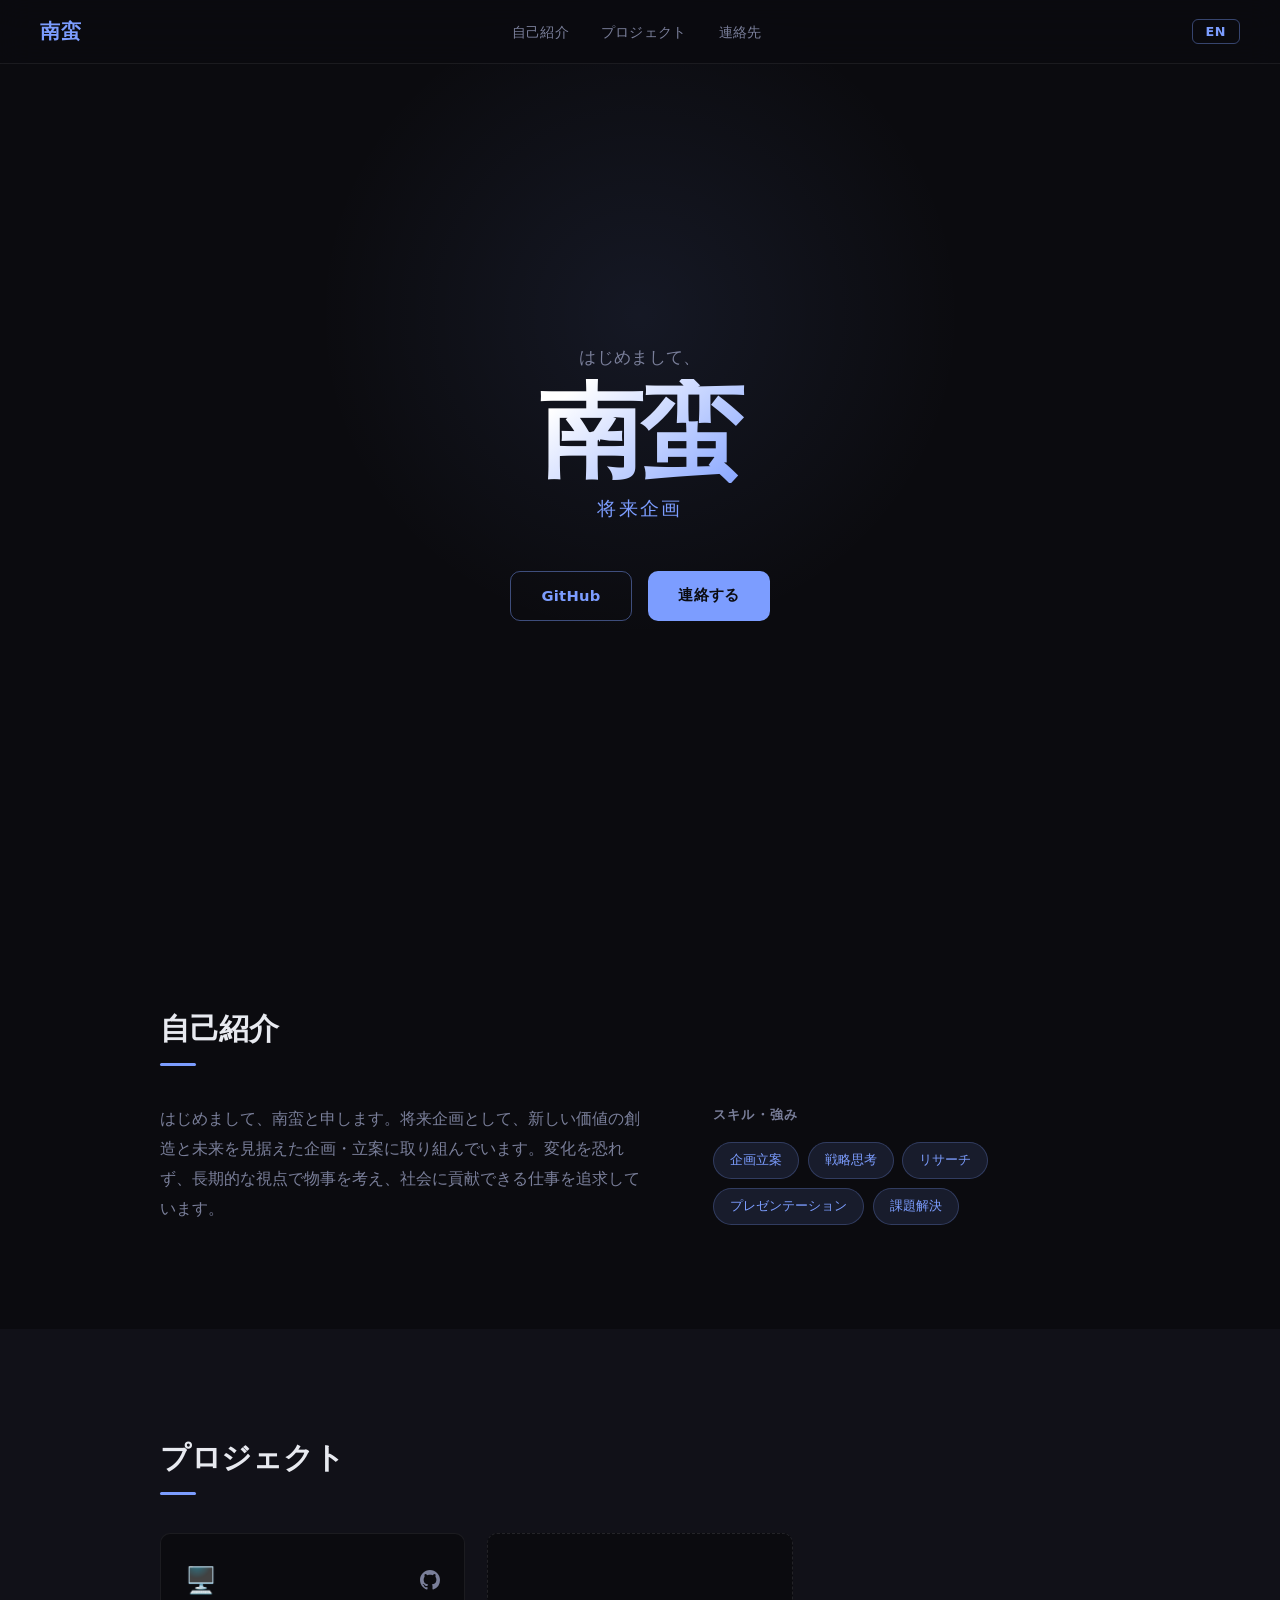
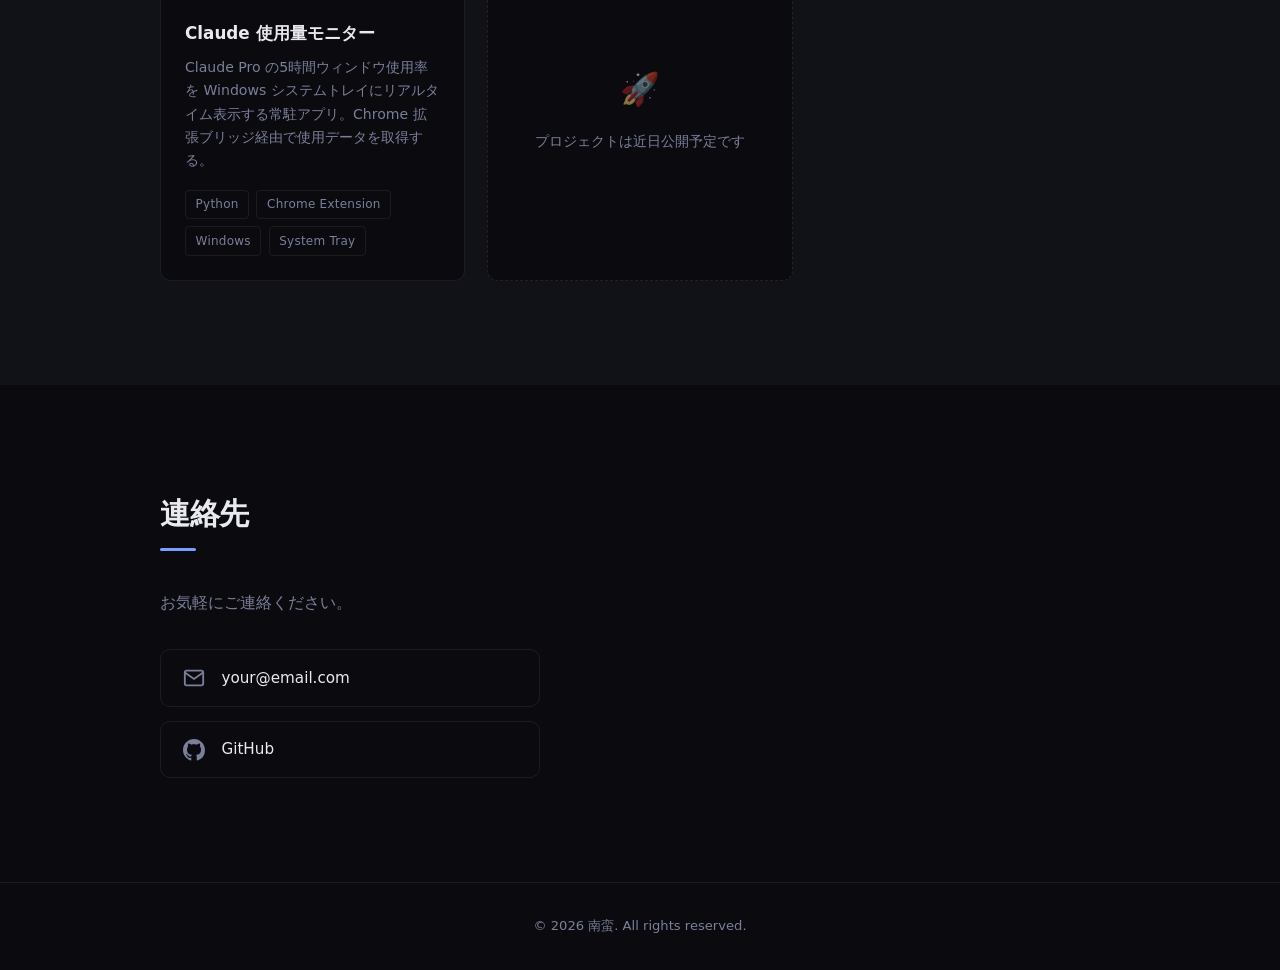
==== portfolio/index.html @ 11ffbeba "Add Claude Usage Monitor project card" ====
<!DOCTYPE html>
<html lang="ja">
<head>
    <meta charset="UTF-8">
    <meta name="viewport" content="width=device-width, initial-scale=1.0">
    <title>南蛮 | Portfolio</title>
    <link rel="stylesheet" href="css/style.css">
</head>
<body>

    <!-- Navigation -->
    <nav class="nav">
        <div class="nav-logo">南蛮</div>
        <ul class="nav-links" id="navLinks">
            <li><a href="#about" data-ja="自己紹介" data-en="About">自己紹介</a></li>
            <li><a href="#projects" data-ja="プロジェクト" data-en="Projects">プロジェクト</a></li>
            <li><a href="#contact" data-ja="連絡先" data-en="Contact">連絡先</a></li>
        </ul>
        <div class="nav-right">
            <button class="lang-toggle" id="langToggle">EN</button>
            <button class="menu-toggle" id="menuToggle" aria-label="メニュー">
                <span></span><span></span><span></span>
            </button>
        </div>
    </nav>

    <!-- Hero -->
    <section class="hero" id="hero">
        <div class="hero-bg-glow"></div>
        <div class="hero-content">
            <p class="hero-greeting" data-ja="はじめまして、" data-en="Hello, I'm">はじめまして、</p>
            <h1 class="hero-name">南蛮</h1>
            <p class="hero-title" data-ja="将来企画" data-en="Future Planning">将来企画</p>
            <div class="hero-links">
                <a href="https://github.com/" class="btn btn-outline" target="_blank" rel="noopener">GitHub</a>
                <a href="#contact" class="btn btn-primary" data-ja="連絡する" data-en="Contact Me">連絡する</a>
            </div>
        </div>
    </section>

    <!-- About -->
    <section class="section" id="about">
        <div class="container fade-in">
            <h2 class="section-title" data-ja="自己紹介" data-en="About Me">自己紹介</h2>
            <div class="about-grid">
                <div class="about-text">
                    <p data-ja="はじめまして、南蛮と申します。将来企画として、新しい価値の創造と未来を見据えた企画・立案に取り組んでいます。変化を恐れず、長期的な視点で物事を考え、社会に貢献できる仕事を追求しています。"
                       data-en="Nice to meet you. I am Nanban, specializing in Future Planning. I focus on creating new value and developing forward-thinking strategies. I embrace change, think long-term, and pursue work that contributes to society.">
                        はじめまして、南蛮と申します。将来企画として、新しい価値の創造と未来を見据えた企画・立案に取り組んでいます。変化を恐れず、長期的な視点で物事を考え、社会に貢献できる仕事を追求しています。
                    </p>
                </div>
                <div class="skills">
                    <h3 data-ja="スキル・強み" data-en="Skills & Strengths">スキル・強み</h3>
                    <div class="skill-tags">
                        <span class="skill-tag" data-ja="企画立案" data-en="Planning">企画立案</span>
                        <span class="skill-tag" data-ja="戦略思考" data-en="Strategic Thinking">戦略思考</span>
                        <span class="skill-tag" data-ja="リサーチ" data-en="Research">リサーチ</span>
                        <span class="skill-tag" data-ja="プレゼンテーション" data-en="Presentation">プレゼンテーション</span>
                        <span class="skill-tag" data-ja="課題解決" data-en="Problem Solving">課題解決</span>
                    </div>
                </div>
            </div>
        </div>
    </section>

    <!-- Projects -->
    <section class="section section-alt" id="projects">
        <div class="container fade-in">
            <h2 class="section-title" data-ja="プロジェクト" data-en="Projects">プロジェクト</h2>
            <div class="projects-grid">

                <!--
                    ============================
                    プロジェクトカード テンプレート
                    以下をコピーして追加してください
                    ============================

                <div class="project-card">
                    <div class="project-card-header">
                        <span class="project-icon">📁</span>
                        <div class="project-links">
                            <a href="GitHubリポジトリURL" class="project-link" target="_blank" rel="noopener" title="GitHub">
                                <svg viewBox="0 0 24 24" width="20" height="20" fill="currentColor"><path d="M12 0C5.37 0 0 5.37 0 12c0 5.31 3.435 9.795 8.205 11.385.6.105.825-.255.825-.57 0-.285-.015-1.23-.015-2.235-3.015.555-3.795-.735-4.035-1.41-.135-.345-.72-1.41-1.23-1.695-.42-.225-1.02-.78-.015-.795.945-.015 1.62.87 1.845 1.23 1.08 1.815 2.805 1.305 3.495.99.105-.78.42-1.305.765-1.605-2.67-.3-5.46-1.335-5.46-5.925 0-1.305.465-2.385 1.23-3.225-.12-.3-.54-1.53.12-3.18 0 0 1.005-.315 3.3 1.23.96-.27 1.98-.405 3-.405s2.04.135 3 .405c2.295-1.56 3.3-1.23 3.3-1.23.66 1.65.24 2.88.12 3.18.765.84 1.23 1.905 1.23 3.225 0 4.605-2.805 5.625-5.475 5.925.435.375.81 1.095.81 2.22 0 1.605-.015 2.895-.015 3.3 0 .315.225.69.825.57A12.02 12.02 0 0024 12c0-6.63-5.37-12-12-12z"/></svg>
                            </a>
                            <a href="デモURL" class="project-link" target="_blank" rel="noopener" title="Live Demo">
                                <svg viewBox="0 0 24 24" width="20" height="20" fill="none" stroke="currentColor" stroke-width="2"><path d="M18 13v6a2 2 0 01-2 2H5a2 2 0 01-2-2V8a2 2 0 012-2h6M15 3h6v6M10 14L21 3"/></svg>
                            </a>
                        </div>
                    </div>
                    <h3 class="project-title" data-ja="プロジェクト名（日本語）" data-en="Project Name (English)">プロジェクト名</h3>
                    <p class="project-desc"
                       data-ja="プロジェクトの説明（日本語）"
                       data-en="Project description (English)">
                        プロジェクトの説明をここに記載します。
                    </p>
                    <div class="project-tags">
                        <span class="project-tag">タグ1</span>
                        <span class="project-tag">タグ2</span>
                    </div>
                </div>
                -->

                <div class="project-card">
                    <div class="project-card-header">
                        <span class="project-icon">🖥️</span>
                        <div class="project-links">
                            <a href="https://github.com/765h/claude-usage-monitor" class="project-link" target="_blank" rel="noopener" title="GitHub">
                                <svg viewBox="0 0 24 24" width="20" height="20" fill="currentColor"><path d="M12 0C5.37 0 0 5.37 0 12c0 5.31 3.435 9.795 8.205 11.385.6.105.825-.255.825-.57 0-.285-.015-1.23-.015-2.235-3.015.555-3.795-.735-4.035-1.41-.135-.345-.72-1.41-1.23-1.695-.42-.225-1.02-.78-.015-.795.945-.015 1.62.87 1.845 1.23 1.08 1.815 2.805 1.305 3.495.99.105-.78.42-1.305.765-1.605-2.67-.3-5.46-1.335-5.46-5.925 0-1.305.465-2.385 1.23-3.225-.12-.3-.54-1.53.12-3.18 0 0 1.005-.315 3.3 1.23.96-.27 1.98-.405 3-.405s2.04.135 3 .405c2.295-1.56 3.3-1.23 3.3-1.23.66 1.65.24 2.88.12 3.18.765.84 1.23 1.905 1.23 3.225 0 4.605-2.805 5.625-5.475 5.925.435.375.81 1.095.81 2.22 0 1.605-.015 2.895-.015 3.3 0 .315.225.69.825.57A12.02 12.02 0 0024 12c0-6.63-5.37-12-12-12z"/></svg>
                            </a>
                        </div>
                    </div>
                    <h3 class="project-title" data-ja="Claude 使用量モニター" data-en="Claude Usage Monitor">Claude 使用量モニター</h3>
                    <p class="project-desc"
                       data-ja="Claude Pro の5時間ウィンドウ使用率を Windows システムトレイにリアルタイム表示する常駐アプリ。Chrome 拡張ブリッジ経由で使用データを取得する。"
                       data-en="A Windows system tray app that displays Claude Pro's 5-hour window usage in real time. Retrieves usage data via a Chrome extension bridge.">
                        Claude Pro の5時間ウィンドウ使用率を Windows システムトレイにリアルタイム表示する常駐アプリ。Chrome 拡張ブリッジ経由で使用データを取得する。
                    </p>
                    <div class="project-tags">
                        <span class="project-tag">Python</span>
                        <span class="project-tag">Chrome Extension</span>
                        <span class="project-tag">Windows</span>
                        <span class="project-tag">System Tray</span>
                    </div>
                </div>

                <div class="project-card project-card-empty">
                    <span class="project-empty-icon">🚀</span>
                    <p data-ja="プロジェクトは近日公開予定です" data-en="Projects coming soon">プロジェクトは近日公開予定です</p>
                </div>

            </div>
        </div>
    </section>

    <!-- Contact -->
    <section class="section" id="contact">
        <div class="container fade-in">
            <h2 class="section-title" data-ja="連絡先" data-en="Contact">連絡先</h2>
            <p class="contact-desc"
               data-ja="お気軽にご連絡ください。"
               data-en="Feel free to reach out anytime.">
                お気軽にご連絡ください。
            </p>
            <div class="contact-links">
                <a href="mailto:your@email.com" class="contact-item">
                    <span class="contact-icon">
                        <svg viewBox="0 0 24 24" width="22" height="22" fill="none" stroke="currentColor" stroke-width="2">
                            <path d="M4 4h16c1.1 0 2 .9 2 2v12c0 1.1-.9 2-2 2H4c-1.1 0-2-.9-2-2V6c0-1.1.9-2 2-2z"/>
                            <polyline points="22,6 12,13 2,6"/>
                        </svg>
                    </span>
                    <span>your@email.com</span>
                </a>
                <a href="https://github.com/" class="contact-item" target="_blank" rel="noopener">
                    <span class="contact-icon">
                        <svg viewBox="0 0 24 24" width="22" height="22" fill="currentColor">
                            <path d="M12 0C5.37 0 0 5.37 0 12c0 5.31 3.435 9.795 8.205 11.385.6.105.825-.255.825-.57 0-.285-.015-1.23-.015-2.235-3.015.555-3.795-.735-4.035-1.41-.135-.345-.72-1.41-1.23-1.695-.42-.225-1.02-.78-.015-.795.945-.015 1.62.87 1.845 1.23 1.08 1.815 2.805 1.305 3.495.99.105-.78.42-1.305.765-1.605-2.67-.3-5.46-1.335-5.46-5.925 0-1.305.465-2.385 1.23-3.225-.12-.3-.54-1.53.12-3.18 0 0 1.005-.315 3.3 1.23.96-.27 1.98-.405 3-.405s2.04.135 3 .405c2.295-1.56 3.3-1.23 3.3-1.23.66 1.65.24 2.88.12 3.18.765.84 1.23 1.905 1.23 3.225 0 4.605-2.805 5.625-5.475 5.925.435.375.81 1.095.81 2.22 0 1.605-.015 2.895-.015 3.3 0 .315.225.69.825.57A12.02 12.02 0 0024 12c0-6.63-5.37-12-12-12z"/>
                        </svg>
                    </span>
                    <span>GitHub</span>
                </a>
            </div>
        </div>
    </section>

    <footer class="footer">
        <p>© 2026 南蛮. All rights reserved.</p>
    </footer>

    <script src="js/main.js"></script>
</body>
</html>
---- portfolio/css/style.css ----
/* =============================
   Variables & Reset
   ============================= */
:root {
    --bg:          #0b0b0f;
    --bg-alt:      #111118;
    --text:        #e8eaf0;
    --text-muted:  #7a7f9a;
    --accent:      #7c9dff;
    --accent-dim:  rgba(124, 157, 255, 0.12);
    --accent-glow: rgba(124, 157, 255, 0.25);
    --border:      rgba(255, 255, 255, 0.07);
    --radius:      10px;
    --transition:  0.25s ease;
    --font:        'Segoe UI', system-ui, -apple-system, 'Helvetica Neue', sans-serif;
}

*, *::before, *::after { box-sizing: border-box; margin: 0; padding: 0; }

html { scroll-behavior: smooth; }

body {
    background: var(--bg);
    color: var(--text);
    font-family: var(--font);
    line-height: 1.75;
    -webkit-font-smoothing: antialiased;
}

/* =============================
   Navigation
   ============================= */
.nav {
    position: fixed;
    inset: 0 0 auto;
    z-index: 200;
    display: flex;
    align-items: center;
    justify-content: space-between;
    padding: 0 2.5rem;
    height: 64px;
    background: rgba(11, 11, 15, 0.80);
    backdrop-filter: blur(16px);
    -webkit-backdrop-filter: blur(16px);
    border-bottom: 1px solid var(--border);
}

.nav-logo {
    font-size: 1.25rem;
    font-weight: 700;
    color: var(--accent);
    letter-spacing: 0.04em;
    user-select: none;
}

.nav-links {
    display: flex;
    gap: 2rem;
    list-style: none;
}

.nav-links a {
    color: var(--text-muted);
    text-decoration: none;
    font-size: 0.9rem;
    letter-spacing: 0.02em;
    transition: color var(--transition);
}

.nav-links a:hover,
.nav-links a.active { color: var(--accent); }

.nav-right {
    display: flex;
    align-items: center;
    gap: 0.75rem;
}

.lang-toggle {
    background: transparent;
    border: 1px solid rgba(124, 157, 255, 0.4);
    color: var(--accent);
    padding: 0.28rem 0.8rem;
    border-radius: 6px;
    cursor: pointer;
    font-size: 0.8rem;
    font-family: var(--font);
    font-weight: 600;
    letter-spacing: 0.05em;
    transition: all var(--transition);
}

.lang-toggle:hover {
    background: var(--accent);
    color: var(--bg);
    border-color: var(--accent);
}

.menu-toggle {
    display: none;
    flex-direction: column;
    gap: 5px;
    background: none;
    border: none;
    cursor: pointer;
    padding: 4px;
}

.menu-toggle span {
    display: block;
    width: 22px;
    height: 2px;
    background: var(--text);
    border-radius: 2px;
    transition: all var(--transition);
}

/* =============================
   Hero
   ============================= */
.hero {
    position: relative;
    min-height: 100vh;
    display: flex;
    align-items: center;
    justify-content: center;
    padding: 8rem 2rem 4rem;
    overflow: hidden;
    text-align: center;
}

.hero-bg-glow {
    position: absolute;
    top: 35%;
    left: 50%;
    transform: translate(-50%, -50%);
    width: 700px;
    height: 700px;
    background: radial-gradient(ellipse, rgba(124, 157, 255, 0.09) 0%, transparent 65%);
    pointer-events: none;
}

.hero-content {
    position: relative;
    z-index: 1;
    animation: heroFadeUp 0.9s cubic-bezier(0.22, 1, 0.36, 1) both;
}

@keyframes heroFadeUp {
    from { opacity: 0; transform: translateY(36px); }
    to   { opacity: 1; transform: translateY(0); }
}

.hero-greeting {
    color: var(--text-muted);
    font-size: 1.05rem;
    margin-bottom: 0.4rem;
    letter-spacing: 0.02em;
}

.hero-name {
    font-size: clamp(3.5rem, 9vw, 6.5rem);
    font-weight: 800;
    letter-spacing: -0.03em;
    line-height: 1;
    background: linear-gradient(140deg, #ffffff 20%, var(--accent) 100%);
    -webkit-background-clip: text;
    -webkit-text-fill-color: transparent;
    background-clip: text;
    margin-bottom: 0.6rem;
}

.hero-title {
    font-size: 1.2rem;
    color: var(--accent);
    letter-spacing: 0.12em;
    font-weight: 400;
    margin-bottom: 2.8rem;
}

.hero-links {
    display: flex;
    gap: 1rem;
    justify-content: center;
    flex-wrap: wrap;
}

/* =============================
   Buttons
   ============================= */
.btn {
    display: inline-block;
    padding: 0.7rem 1.9rem;
    border-radius: var(--radius);
    text-decoration: none;
    font-size: 0.92rem;
    font-weight: 600;
    letter-spacing: 0.02em;
    transition: all var(--transition);
}

.btn-primary {
    background: var(--accent);
    color: var(--bg);
}

.btn-primary:hover {
    transform: translateY(-2px);
    box-shadow: 0 8px 28px var(--accent-glow);
    filter: brightness(1.1);
}

.btn-outline {
    border: 1px solid rgba(124, 157, 255, 0.45);
    color: var(--accent);
}

.btn-outline:hover {
    background: var(--accent-dim);
    transform: translateY(-2px);
}

/* =============================
   Sections
   ============================= */
.section { padding: 6.5rem 2rem; }

.section-alt { background: var(--bg-alt); }

.container {
    max-width: 960px;
    margin: 0 auto;
}

.section-title {
    font-size: 1.85rem;
    font-weight: 700;
    letter-spacing: -0.01em;
    margin-bottom: 3rem;
    position: relative;
    display: inline-block;
}

.section-title::after {
    content: '';
    position: absolute;
    left: 0;
    bottom: -10px;
    width: 36px;
    height: 3px;
    background: var(--accent);
    border-radius: 3px;
}

/* =============================
   About
   ============================= */
.about-grid {
    display: grid;
    grid-template-columns: 1.2fr 1fr;
    gap: 4rem;
    align-items: start;
}

.about-text p {
    color: var(--text-muted);
    font-size: 1.02rem;
    line-height: 1.85;
}

.skills h3 {
    font-size: 0.8rem;
    font-weight: 600;
    letter-spacing: 0.1em;
    text-transform: uppercase;
    color: var(--text-muted);
    margin-bottom: 1rem;
}

.skill-tags {
    display: flex;
    flex-wrap: wrap;
    gap: 0.55rem;
}

.skill-tag {
    background: var(--accent-dim);
    border: 1px solid rgba(124, 157, 255, 0.25);
    color: var(--accent);
    padding: 0.38rem 1rem;
    border-radius: 100px;
    font-size: 0.82rem;
    font-weight: 500;
    transition: all var(--transition);
}

.skill-tag:hover {
    background: rgba(124, 157, 255, 0.2);
    border-color: var(--accent);
}

/* =============================
   Projects
   ============================= */
.projects-grid {
    display: grid;
    grid-template-columns: repeat(auto-fill, minmax(270px, 1fr));
    gap: 1.4rem;
}

.project-card {
    background: var(--bg);
    border: 1px solid var(--border);
    border-radius: var(--radius);
    padding: 1.5rem;
    transition: border-color var(--transition), transform var(--transition), box-shadow var(--transition);
}

.project-card:not(.project-card-empty):hover {
    border-color: rgba(124, 157, 255, 0.4);
    transform: translateY(-4px);
    box-shadow: 0 16px 40px rgba(0, 0, 0, 0.45);
}

.project-card-header {
    display: flex;
    justify-content: space-between;
    align-items: center;
    margin-bottom: 1rem;
}

.project-icon { font-size: 1.6rem; }

.project-links { display: flex; gap: 0.75rem; }

.project-link {
    color: var(--text-muted);
    text-decoration: none;
    display: flex;
    align-items: center;
    transition: color var(--transition);
}

.project-link:hover { color: var(--accent); }

.project-title {
    font-size: 1.05rem;
    font-weight: 600;
    margin-bottom: 0.5rem;
}

.project-desc {
    color: var(--text-muted);
    font-size: 0.88rem;
    line-height: 1.65;
    margin-bottom: 1.1rem;
}

.project-tags {
    display: flex;
    flex-wrap: wrap;
    gap: 0.45rem;
}

.project-tag {
    font-size: 0.75rem;
    color: var(--text-muted);
    border: 1px solid var(--border);
    padding: 0.2rem 0.6rem;
    border-radius: 4px;
    letter-spacing: 0.02em;
}

.project-card-empty {
    display: flex;
    flex-direction: column;
    align-items: center;
    justify-content: center;
    gap: 0.75rem;
    min-height: 180px;
    border-style: dashed;
    border-color: rgba(255, 255, 255, 0.1);
    color: var(--text-muted);
    font-size: 0.88rem;
}

.project-empty-icon { font-size: 2rem; opacity: 0.5; }

/* =============================
   Contact
   ============================= */
.contact-desc {
    color: var(--text-muted);
    font-size: 1.02rem;
    margin-bottom: 2rem;
}

.contact-links {
    display: flex;
    flex-direction: column;
    gap: 0.9rem;
    max-width: 380px;
}

.contact-item {
    display: flex;
    align-items: center;
    gap: 1rem;
    color: var(--text);
    text-decoration: none;
    padding: 0.9rem 1.4rem;
    border: 1px solid var(--border);
    border-radius: var(--radius);
    font-size: 0.95rem;
    transition: all var(--transition);
}

.contact-item:hover {
    border-color: rgba(124, 157, 255, 0.4);
    color: var(--accent);
    background: var(--accent-dim);
    transform: translateX(4px);
}

.contact-icon {
    display: flex;
    align-items: center;
    color: var(--text-muted);
    flex-shrink: 0;
}

.contact-item:hover .contact-icon { color: var(--accent); }

/* =============================
   Footer
   ============================= */
.footer {
    text-align: center;
    padding: 2rem;
    color: var(--text-muted);
    font-size: 0.82rem;
    border-top: 1px solid var(--border);
}

/* =============================
   Scroll Fade-in Animation
   ============================= */
.fade-in {
    opacity: 0;
    transform: translateY(28px);
    transition: opacity 0.7s cubic-bezier(0.22, 1, 0.36, 1),
                transform 0.7s cubic-bezier(0.22, 1, 0.36, 1);
}

.fade-in.visible {
    opacity: 1;
    transform: translateY(0);
}

/* =============================
   Responsive
   ============================= */
@media (max-width: 768px) {
    .nav { padding: 0 1.25rem; }

    .nav-links {
        position: absolute;
        top: 64px;
        left: 0;
        right: 0;
        flex-direction: column;
        gap: 0;
        background: rgba(11, 11, 15, 0.97);
        border-bottom: 1px solid var(--border);
        display: none;
    }

    .nav-links.open { display: flex; }

    .nav-links li a {
        display: block;
        padding: 0.9rem 1.5rem;
        font-size: 1rem;
        border-bottom: 1px solid var(--border);
    }

    .menu-toggle { display: flex; }

    .hero-name { font-size: 3.2rem; }

    .about-grid {
        grid-template-columns: 1fr;
        gap: 2.5rem;
    }

    .section { padding: 4.5rem 1.25rem; }
}

@media (max-width: 480px) {
    .hero { padding: 7rem 1.25rem 3rem; }
    .hero-name { font-size: 2.8rem; }
    .hero-title { font-size: 1rem; }
}
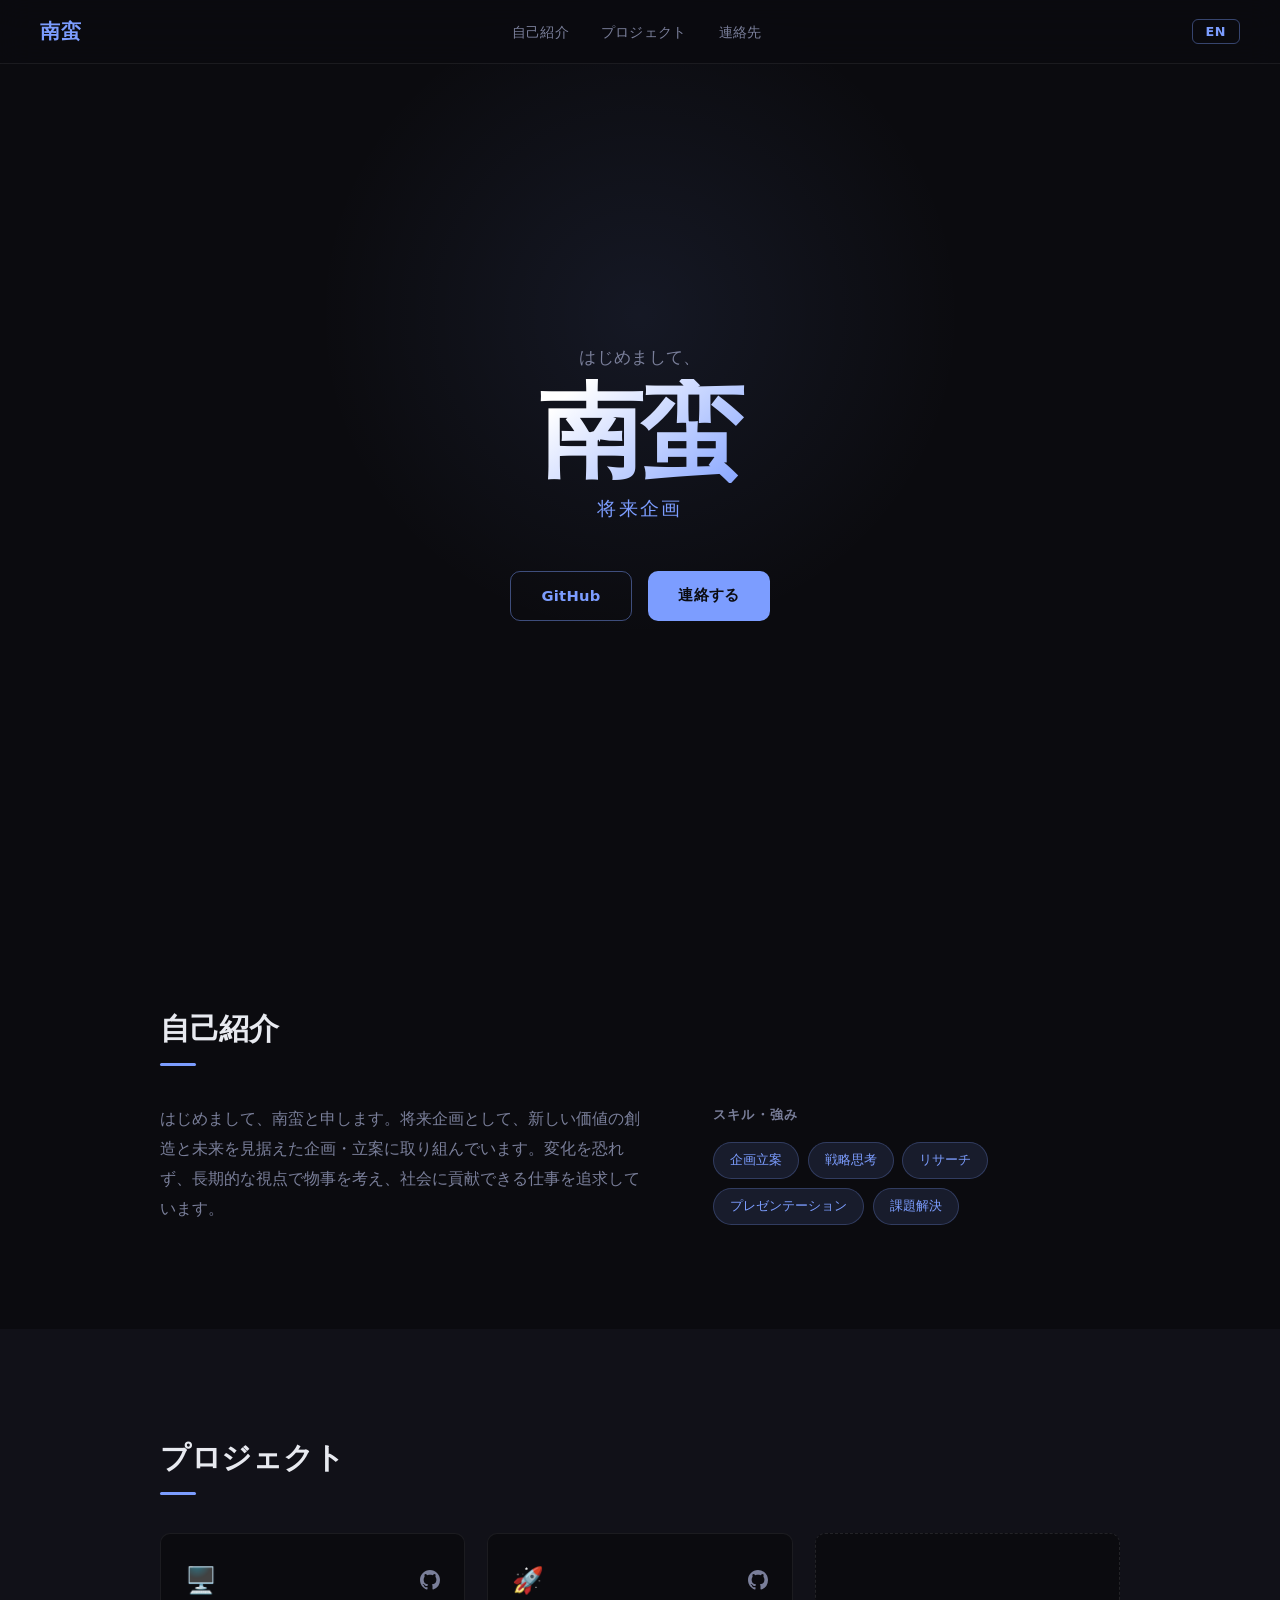
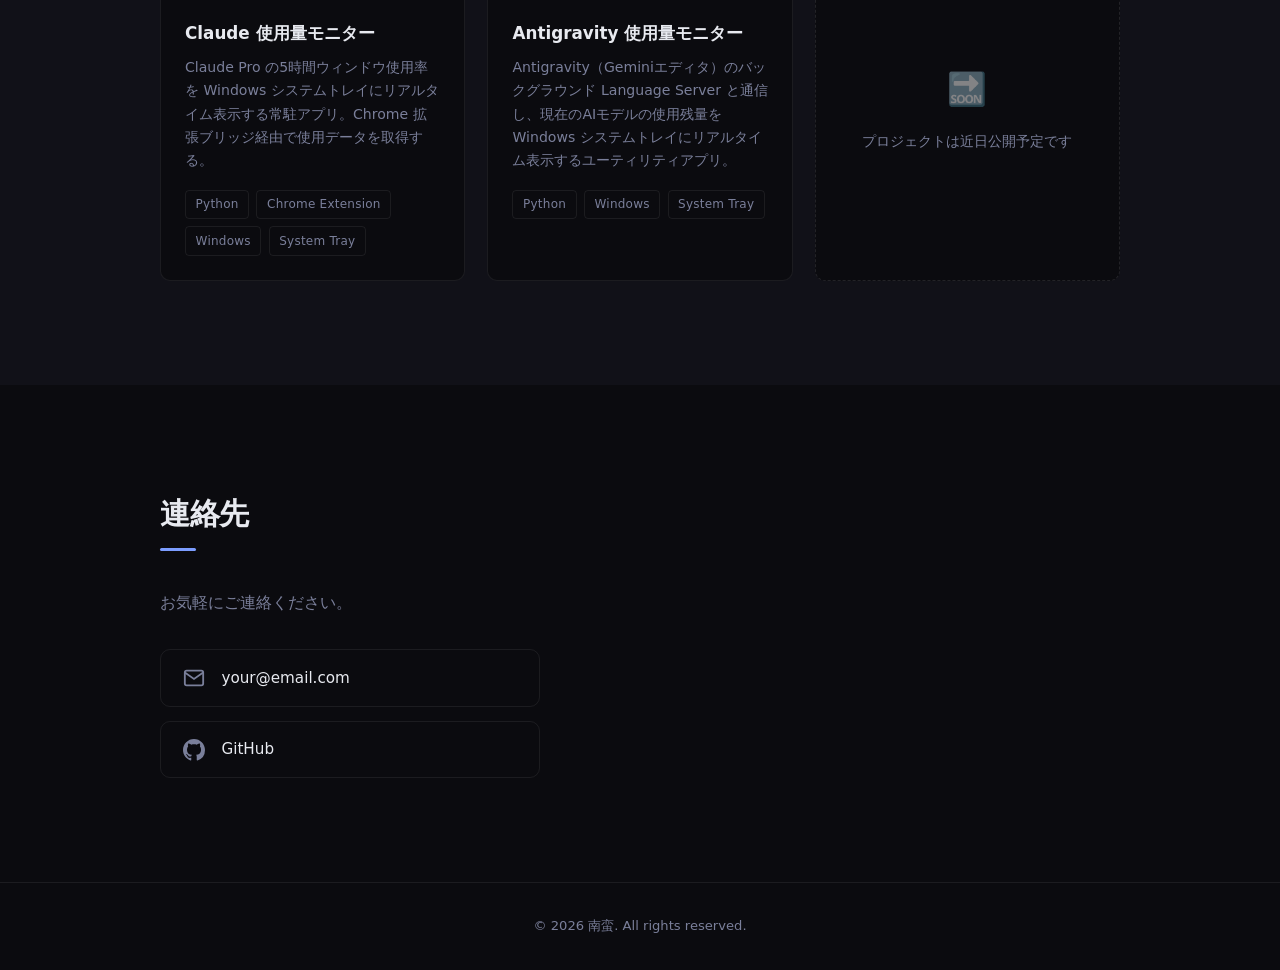
==== commit c8ee4386: "feat(portfolio): Add Antigravity Usage Monitor to projects" ====
--- a/portfolio/index.html
+++ b/portfolio/index.html
@@ -123,8 +123,30 @@
                     </div>
                 </div>
 
+                <div class="project-card">
+                    <div class="project-card-header">
+                        <span class="project-icon">🚀</span>
+                        <div class="project-links">
+                            <a href="https://github.com/765h/AntigravityUsageMonitor" class="project-link" target="_blank" rel="noopener" title="GitHub">
+                                <svg viewBox="0 0 24 24" width="20" height="20" fill="currentColor"><path d="M12 0C5.37 0 0 5.37 0 12c0 5.31 3.435 9.795 8.205 11.385.6.105.825-.255.825-.57 0-.285-.015-1.23-.015-2.235-3.015.555-3.795-.735-4.035-1.41-.135-.345-.72-1.41-1.23-1.695-.42-.225-1.02-.78-.015-.795.945-.015 1.62.87 1.845 1.23 1.08 1.815 2.805 1.305 3.495.99.105-.78.42-1.305.765-1.605-2.67-.3-5.46-1.335-5.46-5.925 0-1.305.465-2.385 1.23-3.225-.12-.3-.54-1.53.12-3.18 0 0 1.005-.315 3.3 1.23.96-.27 1.98-.405 3-.405s2.04.135 3 .405c2.295-1.56 3.3-1.23 3.3-1.23.66 1.65.24 2.88.12 3.18.765.84 1.23 1.905 1.23 3.225 0 4.605-2.805 5.625-5.475 5.925.435.375.81 1.095.81 2.22 0 1.605-.015 2.895-.015 3.3 0 .315.225.69.825.57A12.02 12.02 0 0024 12c0-6.63-5.37-12-12-12z"/></svg>
+                            </a>
+                        </div>
+                    </div>
+                    <h3 class="project-title" data-ja="Antigravity 使用量モニター" data-en="Antigravity Usage Monitor">Antigravity 使用量モニター</h3>
+                    <p class="project-desc"
+                       data-ja="Antigravity（Geminiエディタ）のバックグラウンド Language Server と通信し、現在のAIモデルの使用残量を Windows システムトレイにリアルタイム表示するユーティリティアプリ。"
+                       data-en="A Windows system tray utility that communicates with the Antigravity background Language Server to display the current AI model's usage quota in real-time.">
+                        Antigravity（Geminiエディタ）のバックグラウンド Language Server と通信し、現在のAIモデルの使用残量を Windows システムトレイにリアルタイム表示するユーティリティアプリ。
+                    </p>
+                    <div class="project-tags">
+                        <span class="project-tag">Python</span>
+                        <span class="project-tag">Windows</span>
+                        <span class="project-tag">System Tray</span>
+                    </div>
+                </div>
+
                 <div class="project-card project-card-empty">
-                    <span class="project-empty-icon">🚀</span>
+                    <span class="project-empty-icon">🔜</span>
                     <p data-ja="プロジェクトは近日公開予定です" data-en="Projects coming soon">プロジェクトは近日公開予定です</p>
                 </div>
 
